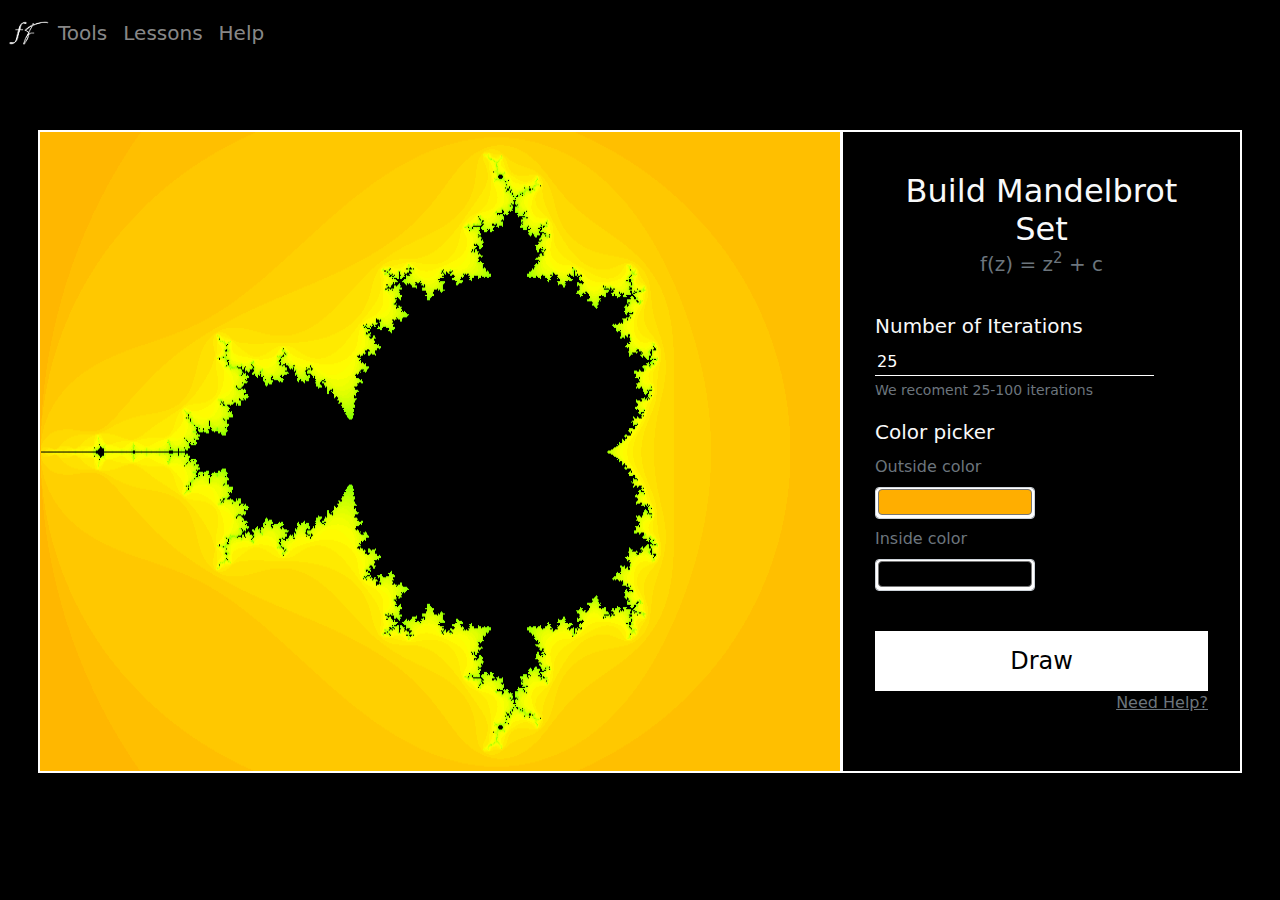
==== index.html @ aaf70a77 "Add files via upload" ====
<html>
<header>
<link rel="stylesheet" href="css/style.css" />
<link href="css/bootstrap.css" rel="stylesheet">

</header>
<body onload="mandel()" class="bg-black">

    <nav class="navbar navbar-expand-lg navbar-dark bg-black">
        <div class="container-fluid" style="padding: 0;">
          <a class="navbar-brand" href="#" style="margin: 0; padding: 0;"> 
            <img src="sprites/logo.png" alt="logo" width="50" height="50" style="margin: 0; padding: 0;">
          </a>
          <button class="navbar-toggler" type="button" data-bs-toggle="collapse" data-bs-target="#navbarNavAltMarkup" aria-controls="navbarNavAltMarkup" aria-expanded="false" aria-label="Toggle navigation">
            <span class="navbar-toggler-icon"></span>
          </button>
          <div class="collapse navbar-collapse" id="navbarNavAltMarkup">
            <div class="navbar-nav">
              <a class="nav-link fs-5 fw-lighter" aria-current="page" href="#">Tools</a>
              <a class="nav-link fs-5 fw-lighter" aria-current="page" href="#">Lessons</a>
              <a class="nav-link fs-5 fw-lighter" href="#">Help</a>
            </div>
          </div>
        </div>
      </nav>

    <div class="mainDiv">
        <canvas id="myCanvas" class="fractal" width="800" height="600"></canvas>
        <form class="form" onsubmit="return false;">
            <div class="formHeader">
                <h1 class="fs-2 text-light" style="margin: 0;" id="mndl">Build Mandelbrot Set</h1>
                <span class="fs-5 secondLabel fw-lighter">f(z) = z<sup>2</sup> + c</span>
            </div>
            <div class="mb-3">
              <label for="iterations" class="form-label text-light fs-5" id="numiter">Number of Iterations</label>
              <input type="number" class="iter" id="iterations" min="5" max="150" required value="25">
              <div id="emailHelp" class="form-text">We recoment 25-100 iterations</div>
            </div>
            <div class="mb-3 colorPickerDiv">
                <label for="exampleColorInput" class="form-label text-light fs-5">Color picker</label>
                <br>
                <label for="exampleColorInput1" class="form-label secondLabel">Outside color</label>
                <input type="color" class="form-control form-label form-control-color" 
                id="exampleColorInput1" value="#ffae00">
                <label for="exampleColorInput2" class="form-label secondLabel">Inside color</label>
                <input type="color" class="form-control form-control-color" 
                id="exampleColorInput2" value="#000">
            </div>
            <button type="submit" class="sbutton fs-4 fw-lighter" id="sbutton" onclick="submitFunc()">Draw</button>
            <a style="width: 100%;" href="#" class="helpLink"><p style="text-align: right;">Need Help?</p></a>
          </form>
        </div>

<script src="js/bootstrap.js"></script>
<script src="js/script.js"></script>
</body>
</html>
---- css/style.css ----
.mainDiv{
    margin: auto;
    margin-top: 5%;
    justify-content: center;
    display: flex;
}
.fractal{
    border: 2px solid white;
}
.fractal:hover{
    cursor: zoom-in;
}
.form{
    display: flex;
    flex-wrap: wrap;
    margin-left: 0;
    margin-bottom: 0;
    height: 100%;
    padding: 2em;
    padding-top: 2.5em;
    padding-bottom: 2.5em;
    
    border-left: 1px;
    border-right: 2px;
    border-top: 2px;
    border-bottom: 2px;
    border-style: solid;
    border-color: white;
    width: 25rem;
    background: black;
    align-content: space-between;
}
.iter{
    background: none;
    border: none;
    border-bottom: 1px solid white;
    border-color: white;
    color: white;
    min-width: 100%;
}
.iter:focus{
    outline: none;
    border: none;
    border-bottom: 1px solid grey;
}

/* Chrome, Safari, Edge, Opera */
input::-webkit-outer-spin-button,
input::-webkit-inner-spin-button {
  -webkit-appearance: none;
  margin: 0;
}

/* Firefox */
input[type=number] {
  -moz-appearance: textfield;
}
.secondLabel{
    color: #6c757d;
}
.formHeader{
    margin: auto;
    text-align: center;
    margin-bottom: 2em;
}
.sbutton{
    margin-top: 1em;
    height: 2.5em;
    width: 100%;
    border: 1px solid rgb(255, 255, 255);
    background: white;
    color: black;
    transition: 0.2s;
}
.sbutton:hover{
    
    color: white;
    background: black;
}
.helpLink{
    color:  #6c757d;
    text-decoration-color: #6c757d;
}
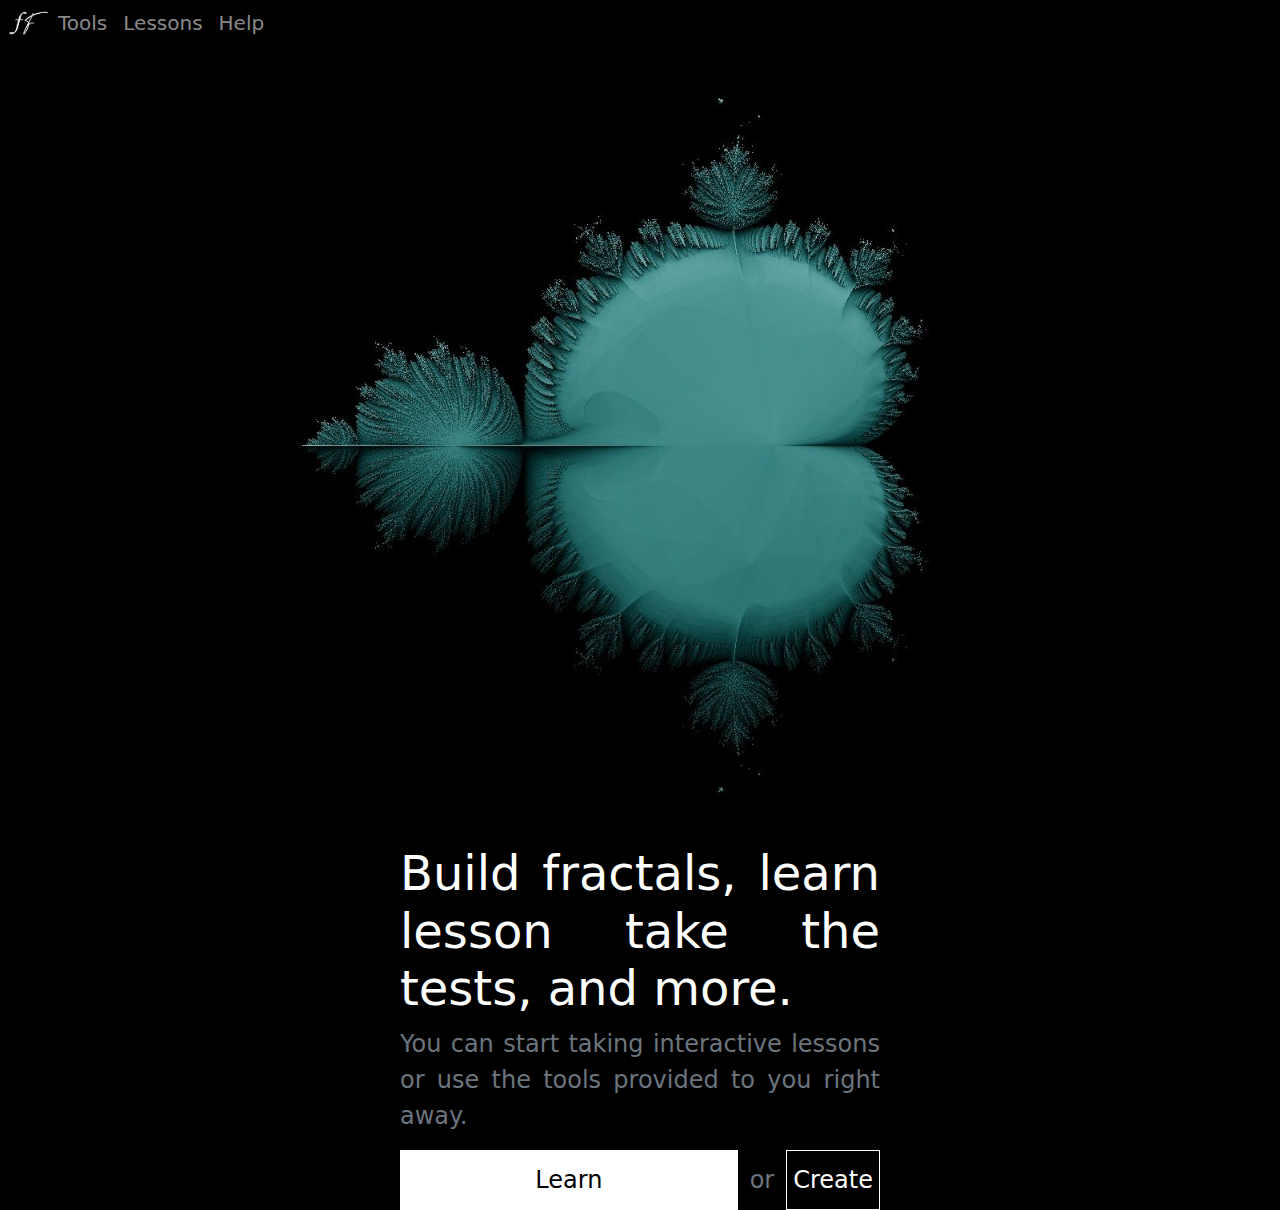
==== commit 321d9a82: "home page" ====
--- a/index.html
+++ b/index.html
@@ -1,57 +1,50 @@
 <html>
-<header>
-<link rel="stylesheet" href="css/style.css" />
-<link href="css/bootstrap.css" rel="stylesheet">
+    <header>
+        <title>FractalFuntrion</title>
+        <link rel="stylesheet" href="css/style.css" />
+        <link href="css/bootstrap.css" rel="stylesheet" />
+    </header>
+    <body class="bg-black">
+        <nav class="navbar navbar-expand-lg navbar-dark bg-black">
+            <div class="container-fluid" style="padding: 0">
+                <a class="navbar-brand" href="#" style="margin: 0; padding: 0">
+                    <img src="sprites/logo.png" alt="logo" width="50" height="50" style="margin: 0; padding: 0" />
+                </a>
+                <button
+                    class="navbar-toggler"
+                    type="button"
+                    data-bs-toggle="collapse"
+                    data-bs-target="#navbarNavAltMarkup"
+                    aria-controls="navbarNavAltMarkup"
+                    aria-expanded="false"
+                    aria-label="Toggle navigation">
+                    <span class="navbar-toggler-icon"></span>
+                </button>
+                <div class="collapse navbar-collapse" id="navbarNavAltMarkup">
+                    <div class="navbar-nav">
+                        <a class="nav-link fs-5 fw-lighter" aria-current="page" href="#"> Tools </a>
+                        <a class="nav-link fs-5 fw-lighter" aria-current="page" href="#">Lessons</a>
+                        <a class="nav-link fs-5 fw-lighter" href="#"> Help </a>
+                    </div>
+                </div>
+            </div>
+        </nav>
 
-</header>
-<body onload="mandel()" class="bg-black">
-
-    <nav class="navbar navbar-expand-lg navbar-dark bg-black">
-        <div class="container-fluid" style="padding: 0;">
-          <a class="navbar-brand" href="#" style="margin: 0; padding: 0;"> 
-            <img src="sprites/logo.png" alt="logo" width="50" height="50" style="margin: 0; padding: 0;">
-          </a>
-          <button class="navbar-toggler" type="button" data-bs-toggle="collapse" data-bs-target="#navbarNavAltMarkup" aria-controls="navbarNavAltMarkup" aria-expanded="false" aria-label="Toggle navigation">
-            <span class="navbar-toggler-icon"></span>
-          </button>
-          <div class="collapse navbar-collapse" id="navbarNavAltMarkup">
-            <div class="navbar-nav">
-              <a class="nav-link fs-5 fw-lighter" aria-current="page" href="#">Tools</a>
-              <a class="nav-link fs-5 fw-lighter" aria-current="page" href="#">Lessons</a>
-              <a class="nav-link fs-5 fw-lighter" href="#">Help</a>
+        <div class="main2">
+            <img src="sprites/fractal.jpg" class="yakor" alt="fractal" />
+            <div class="sloganDiv">
+                <h1 class="slogan">Build fractals, learn lesson take the tests, and more.</h1>
+                <span class="downSlogan">You can start taking interactive lessons or use the tools provided to you right away.</span>
+                <div style="display: flex; justify-content: space-between; margin-top: 1em">
+                    <button type="button" class="defButton fs-4 fw-lighter">Learn</button>
+                    <span class="downSlogan" style="display: flex; margin: auto; margin-left: 0.5em; margin-right: 0.5em"> or </span>
+                    <a href="fractal.html">
+                        <button type="button" class="revButton fs-4 fw-lighter">Create</button>
+                    </a>
+                </div>
             </div>
-          </div>
-        </div>
-      </nav>
-
-    <div class="mainDiv">
-        <canvas id="myCanvas" class="fractal" width="800" height="600"></canvas>
-        <form class="form" onsubmit="return false;">
-            <div class="formHeader">
-                <h1 class="fs-2 text-light" style="margin: 0;" id="mndl">Build Mandelbrot Set</h1>
-                <span class="fs-5 secondLabel fw-lighter">f(z) = z<sup>2</sup> + c</span>
-            </div>
-            <div class="mb-3">
-              <label for="iterations" class="form-label text-light fs-5" id="numiter">Number of Iterations</label>
-              <input type="number" class="iter" id="iterations" min="5" max="150" required value="25">
-              <div id="emailHelp" class="form-text">We recoment 25-100 iterations</div>
-            </div>
-            <div class="mb-3 colorPickerDiv">
-                <label for="exampleColorInput" class="form-label text-light fs-5">Color picker</label>
-                <br>
-                <label for="exampleColorInput1" class="form-label secondLabel">Outside color</label>
-                <input type="color" class="form-control form-label form-control-color" 
-                id="exampleColorInput1" value="#ffae00">
-                <label for="exampleColorInput2" class="form-label secondLabel">Inside color</label>
-                <input type="color" class="form-control form-control-color" 
-                id="exampleColorInput2" value="#000">
-            </div>
-            <button type="submit" class="sbutton fs-4 fw-lighter" id="sbutton" onclick="submitFunc()">Draw</button>
-            <a style="width: 100%;" href="#" class="helpLink"><p style="text-align: right;">Need Help?</p></a>
-          </form>
         </div>
 
-<script src="js/bootstrap.js"></script>
-<script src="js/script.js"></script>
-</body>
-</html>+        <script src="js/bootstrap.js"></script>
+    </body>
+</html>
--- a/css/style.css
+++ b/css/style.css
@@ -1,44 +1,50 @@
-.mainDiv{
+.mainDiv {
     margin: auto;
+    align-content: center;
     margin-top: 5%;
+    width: 90%;
     justify-content: center;
     display: flex;
+    flex-wrap: wrap;
 }
-.fractal{
+.fractal {
     border: 2px solid white;
 }
-.fractal:hover{
+.fractal:hover {
     cursor: zoom-in;
 }
-.form{
+.form {
     display: flex;
     flex-wrap: wrap;
     margin-left: 0;
     margin-bottom: 0;
-    height: 100%;
+
     padding: 2em;
     padding-top: 2.5em;
     padding-bottom: 2.5em;
-    
+
     border-left: 1px;
     border-right: 2px;
     border-top: 2px;
     border-bottom: 2px;
     border-style: solid;
     border-color: white;
-    width: 25rem;
+    width: 30%;
+    min-width: 20em;
+    max-width: 25em;
     background: black;
     align-content: space-between;
 }
-.iter{
+.iter {
     background: none;
     border: none;
     border-bottom: 1px solid white;
     border-color: white;
     color: white;
+    width: 100%;
     min-width: 100%;
 }
-.iter:focus{
+.iter:focus {
     outline: none;
     border: none;
     border-bottom: 1px solid grey;
@@ -47,37 +53,76 @@
 /* Chrome, Safari, Edge, Opera */
 input::-webkit-outer-spin-button,
 input::-webkit-inner-spin-button {
-  -webkit-appearance: none;
-  margin: 0;
+    -webkit-appearance: none;
+    margin: 0;
 }
 
 /* Firefox */
-input[type=number] {
-  -moz-appearance: textfield;
+input[type="number"] {
+    -moz-appearance: textfield;
 }
-.secondLabel{
+.secondLabel {
     color: #6c757d;
 }
-.formHeader{
+.formHeader {
     margin: auto;
     text-align: center;
     margin-bottom: 2em;
 }
-.sbutton{
+.sbutton {
     margin-top: 1em;
+    width: 100%;
+}
+.defButton {
+    width: 100%;
     height: 2.5em;
-    width: 100%;
     border: 1px solid rgb(255, 255, 255);
     background: white;
     color: black;
     transition: 0.2s;
 }
-.sbutton:hover{
-    
+.revButton {
+    width: 100%;
+    height: 2.5em;
+    border: 1px solid rgb(255, 255, 255);
+    background: black;
+    color: white;
+    transition: 0.2s;
+}
+.defButton:hover {
     color: white;
     background: black;
 }
-.helpLink{
-    color:  #6c757d;
+.revButton:hover {
+    color: black;
+    background: white;
+}
+.helpLink {
+    color: #6c757d;
     text-decoration-color: #6c757d;
-}+}
+.yakor {
+    margin: auto;
+    height: 50em;
+}
+.sloganDiv {
+    margin: auto;
+    width: 30em;
+    text-align: justify;
+}
+.slogan {
+    color: white;
+    font-size: 3em;
+}
+.downSlogan {
+    color: #6c757d;
+    font-size: 1.5em;
+}
+.main2 {
+    flex-wrap: wrap;
+    margin: auto;
+    display: flex;
+    height: 95%;
+    width: 80%;
+    justify-content: space-around;
+}
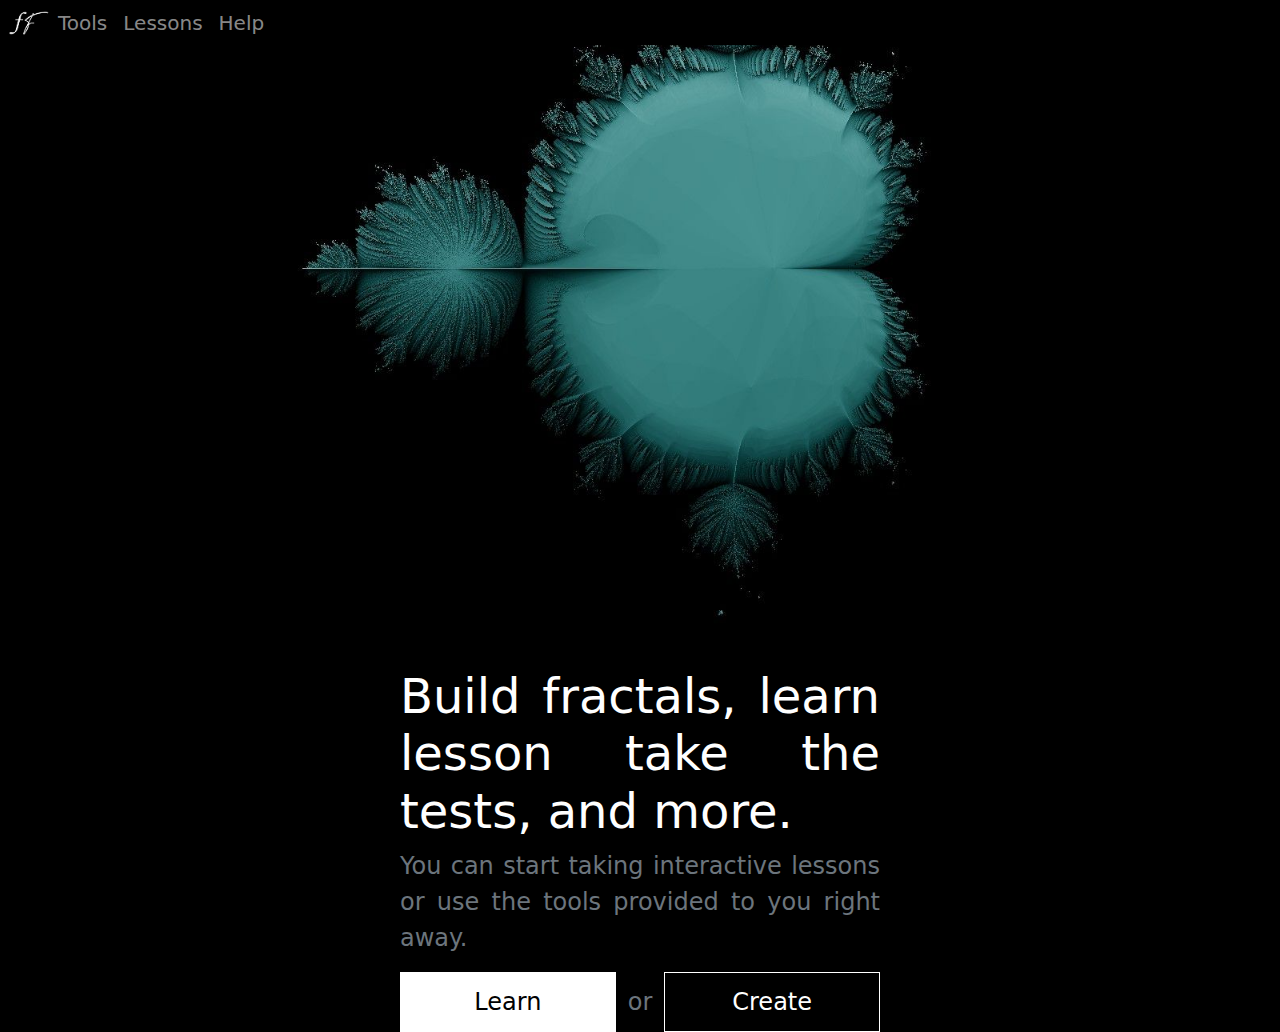
==== commit 5bd99b45: "tools + links" ====
--- a/index.html
+++ b/index.html
@@ -7,7 +7,7 @@
     <body class="bg-black">
         <nav class="navbar navbar-expand-lg navbar-dark bg-black">
             <div class="container-fluid" style="padding: 0">
-                <a class="navbar-brand" href="#" style="margin: 0; padding: 0">
+                <a class="navbar-brand" href="index.html" style="margin: 0; padding: 0">
                     <img src="sprites/logo.png" alt="logo" width="50" height="50" style="margin: 0; padding: 0" />
                 </a>
                 <button
@@ -22,9 +22,9 @@
                 </button>
                 <div class="collapse navbar-collapse" id="navbarNavAltMarkup">
                     <div class="navbar-nav">
-                        <a class="nav-link fs-5 fw-lighter" aria-current="page" href="#"> Tools </a>
-                        <a class="nav-link fs-5 fw-lighter" aria-current="page" href="#">Lessons</a>
-                        <a class="nav-link fs-5 fw-lighter" href="#"> Help </a>
+                        <a class="nav-link fs-5 fw-lighter" aria-current="page" href="tools.html"> Tools </a>
+                        <a class="nav-link fs-5 fw-lighter" aria-current="page" href="lessons.html">Lessons</a>
+                        <a class="nav-link fs-5 fw-lighter" href="help.html"> Help </a>
                     </div>
                 </div>
             </div>
@@ -38,13 +38,11 @@
                 <div style="display: flex; justify-content: space-between; margin-top: 1em">
                     <button type="button" class="defButton fs-4 fw-lighter">Learn</button>
                     <span class="downSlogan" style="display: flex; margin: auto; margin-left: 0.5em; margin-right: 0.5em"> or </span>
-                    <a href="fractal.html">
-                        <button type="button" class="revButton fs-4 fw-lighter">Create</button>
-                    </a>
+                    <button type="button" class="revButton fs-4 fw-lighter" onclick="goToTools()">Create</button>
                 </div>
             </div>
         </div>
-
+        <script src="js/links.js"></script>
         <script src="js/bootstrap.js"></script>
     </body>
 </html>
--- a/css/style.css
+++ b/css/style.css
@@ -101,6 +101,10 @@
     color: #6c757d;
     text-decoration-color: #6c757d;
 }
+a.helpLink:hover {
+    color: #6c757d;
+    text-decoration: none;
+}
 .yakor {
     margin: auto;
     height: 50em;
@@ -122,7 +126,39 @@
     flex-wrap: wrap;
     margin: auto;
     display: flex;
-    height: 95%;
+    height: 90%;
     width: 80%;
     justify-content: space-around;
+    align-content: center;
 }
+.chooseDiv {
+    height: 25em;
+    margin: auto;
+    margin-bottom: 5em;
+    display: flex;
+    flex-wrap: wrap;
+    width: 20em;
+    padding-top: 3em;
+    padding-bottom: 3em;
+    align-content: space-around;
+    justify-content: center;
+    border: 1px solid white;
+    position: relative;
+    transition: 0.2s;
+}
+.chooseDiv:hover {
+    transform: scale(1.05);
+}
+.chooseDiv img {
+    margin: auto;
+    border-radius: 100%;
+    width: 50%;
+}
+.chooseDiv a {
+    position: absolute;
+    top: 0;
+    left: 0;
+    width: 100%;
+    height: 100%;
+    overflow: hidden;
+}
